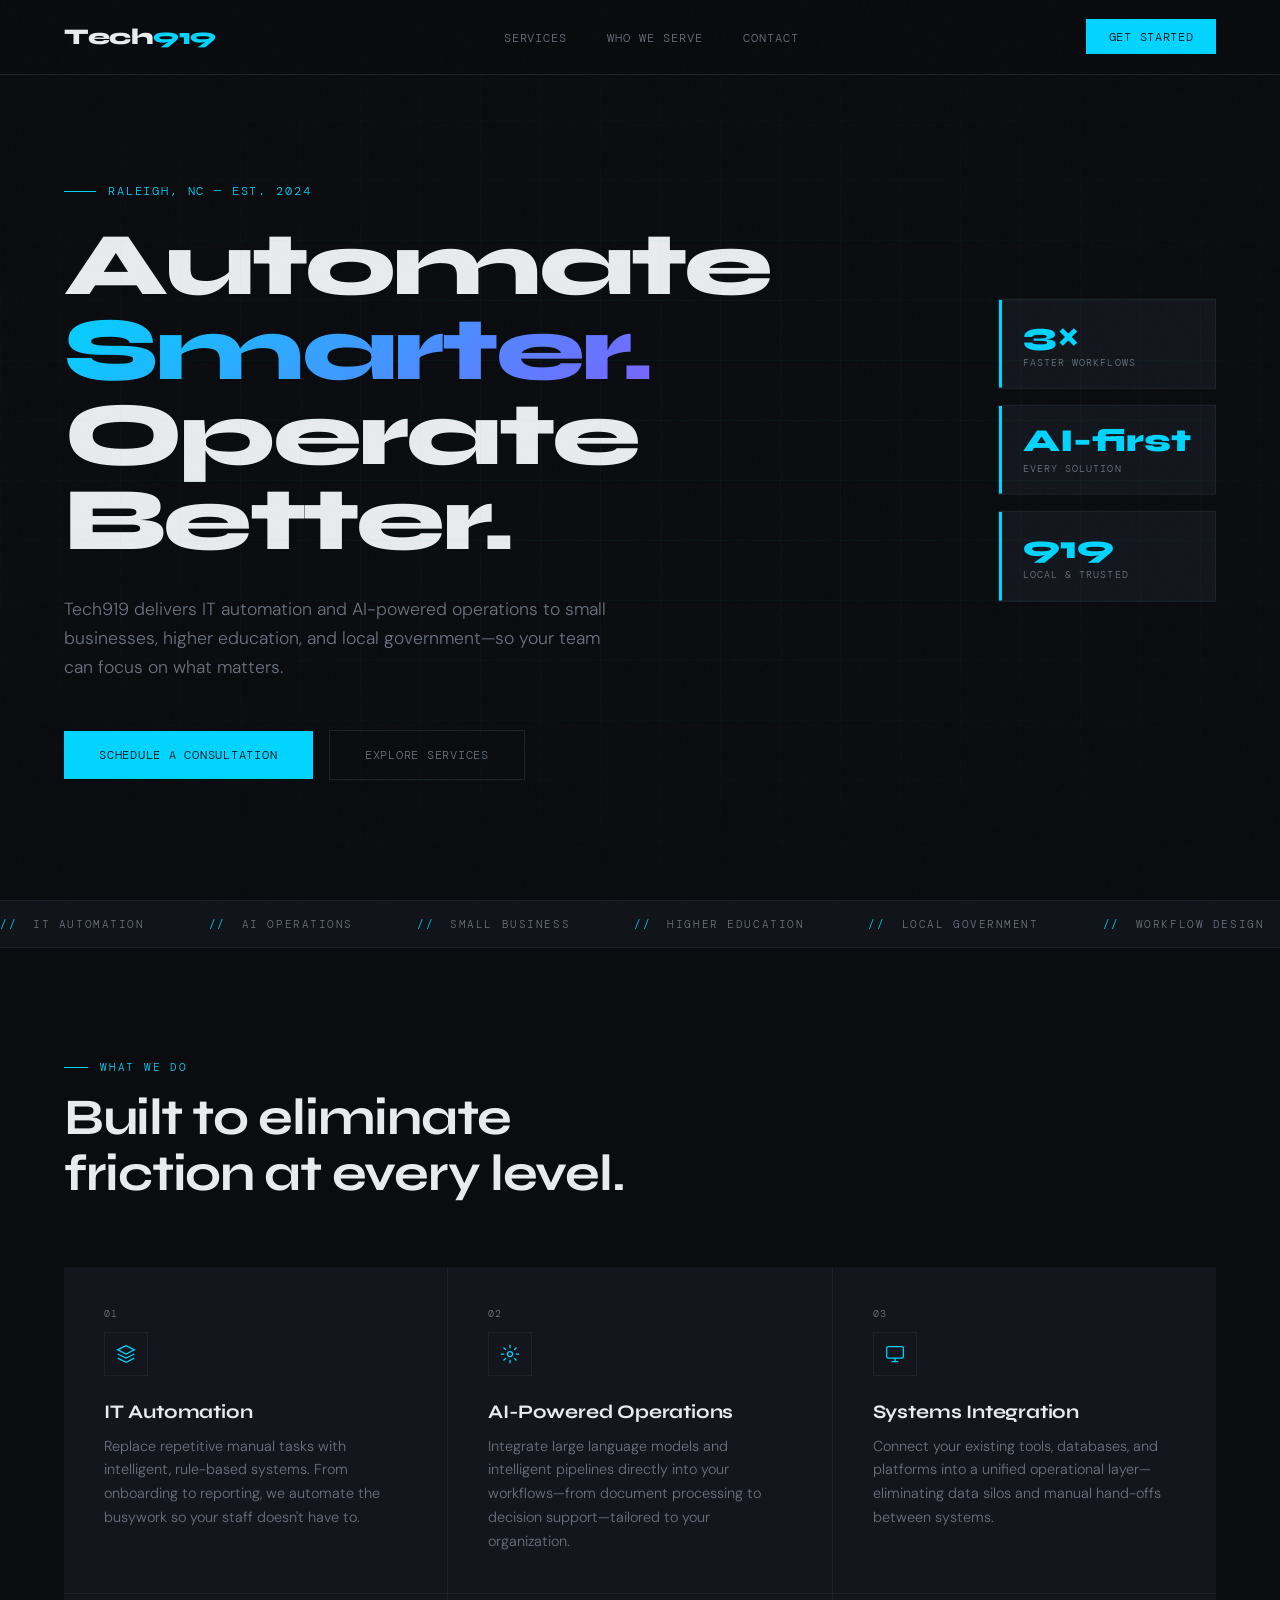
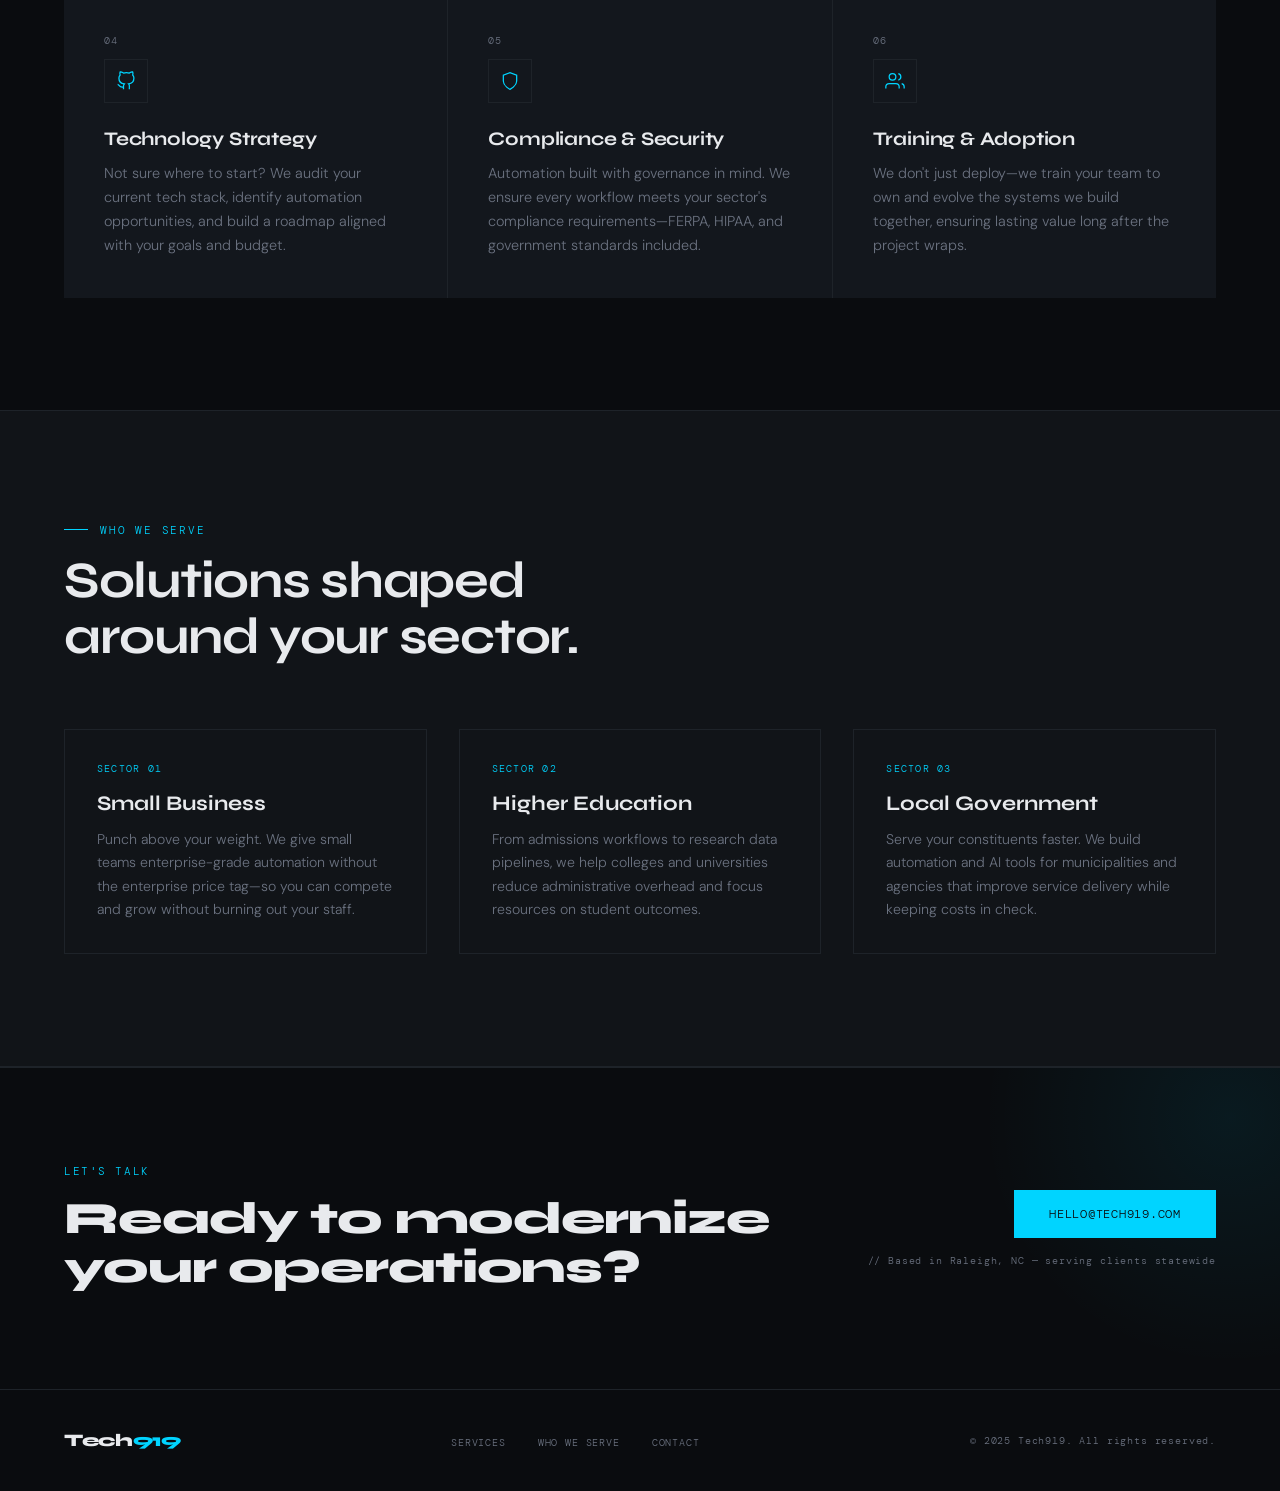
==== index.html @ 0a460a59 "Add File via Upload First Commit" ====
<!DOCTYPE html>
<html lang="en">
<head>
  <meta charset="UTF-8" />
  <meta name="viewport" content="width=device-width, initial-scale=1.0" />
  <title>Tech919 — IT Automation & AI for Business</title>
  <link href="https://fonts.googleapis.com/css2?family=DM+Mono:wght@400;500&family=Syne:wght@400;600;700;800&family=DM+Sans:wght@300;400;500&display=swap" rel="stylesheet" />
  <style>
    *, *::before, *::after { box-sizing: border-box; margin: 0; padding: 0; }

    :root {
      --bg: #0a0c0f;
      --surface: #111418;
      --border: #1e2329;
      --accent: #00d4ff;
      --accent2: #7b61ff;
      --text: #e8eaed;
      --muted: #6b7280;
      --card: #13171d;
    }

    html { scroll-behavior: smooth; }

    body {
      background: var(--bg);
      color: var(--text);
      font-family: 'DM Sans', sans-serif;
      font-weight: 300;
      overflow-x: hidden;
    }

    /* ─── NOISE OVERLAY ─── */
    body::before {
      content: '';
      position: fixed;
      inset: 0;
      background-image: url("data:image/svg+xml,%3Csvg viewBox='0 0 256 256' xmlns='http://www.w3.org/2000/svg'%3E%3Cfilter id='noise'%3E%3CfeTurbulence type='fractalNoise' baseFrequency='0.9' numOctaves='4' stitchTiles='stitch'/%3E%3C/filter%3E%3Crect width='100%25' height='100%25' filter='url(%23noise)' opacity='0.03'/%3E%3C/svg%3E");
      pointer-events: none;
      z-index: 999;
      opacity: 0.4;
    }

    /* ─── NAV ─── */
    nav {
      position: fixed;
      top: 0; left: 0; right: 0;
      z-index: 100;
      display: flex;
      align-items: center;
      justify-content: space-between;
      padding: 1.2rem 4rem;
      background: rgba(10, 12, 15, 0.85);
      backdrop-filter: blur(12px);
      border-bottom: 1px solid var(--border);
    }

    .nav-logo {
      font-family: 'Syne', sans-serif;
      font-weight: 800;
      font-size: 1.4rem;
      letter-spacing: -0.02em;
      color: var(--text);
      text-decoration: none;
    }

    .nav-logo span {
      color: var(--accent);
    }

    .nav-links {
      display: flex;
      gap: 2.5rem;
      list-style: none;
    }

    .nav-links a {
      font-family: 'DM Mono', monospace;
      font-size: 0.75rem;
      letter-spacing: 0.08em;
      text-transform: uppercase;
      color: var(--muted);
      text-decoration: none;
      transition: color 0.2s;
    }

    .nav-links a:hover { color: var(--accent); }

    .nav-cta {
      font-family: 'DM Mono', monospace;
      font-size: 0.75rem;
      letter-spacing: 0.06em;
      text-transform: uppercase;
      color: var(--bg);
      background: var(--accent);
      border: none;
      padding: 0.6rem 1.4rem;
      cursor: pointer;
      text-decoration: none;
      transition: opacity 0.2s;
    }

    .nav-cta:hover { opacity: 0.85; }

    /* ─── HERO ─── */
    .hero {
      min-height: 100vh;
      display: flex;
      flex-direction: column;
      justify-content: center;
      padding: 8rem 4rem 4rem;
      position: relative;
      overflow: hidden;
    }

    /* Grid lines background */
    .hero::after {
      content: '';
      position: absolute;
      inset: 0;
      background-image:
        linear-gradient(rgba(0,212,255,0.04) 1px, transparent 1px),
        linear-gradient(90deg, rgba(0,212,255,0.04) 1px, transparent 1px);
      background-size: 60px 60px;
      mask-image: radial-gradient(ellipse 80% 60% at 50% 50%, black 30%, transparent 100%);
      pointer-events: none;
    }

    .hero-eyebrow {
      font-family: 'DM Mono', monospace;
      font-size: 0.72rem;
      letter-spacing: 0.16em;
      text-transform: uppercase;
      color: var(--accent);
      margin-bottom: 1.5rem;
      display: flex;
      align-items: center;
      gap: 0.75rem;
      opacity: 0;
      animation: fadeUp 0.7s ease forwards 0.2s;
    }

    .hero-eyebrow::before {
      content: '';
      display: inline-block;
      width: 2rem;
      height: 1px;
      background: var(--accent);
    }

    .hero-title {
      font-family: 'Syne', sans-serif;
      font-weight: 800;
      font-size: clamp(3rem, 7vw, 6.5rem);
      line-height: 0.95;
      letter-spacing: -0.03em;
      max-width: 900px;
      opacity: 0;
      animation: fadeUp 0.8s ease forwards 0.4s;
    }

    .hero-title em {
      font-style: normal;
      background: linear-gradient(135deg, var(--accent) 0%, var(--accent2) 100%);
      -webkit-background-clip: text;
      -webkit-text-fill-color: transparent;
      background-clip: text;
    }

    .hero-sub {
      margin-top: 2rem;
      font-size: 1.1rem;
      color: var(--muted);
      max-width: 560px;
      line-height: 1.65;
      font-weight: 300;
      opacity: 0;
      animation: fadeUp 0.8s ease forwards 0.6s;
    }

    .hero-actions {
      margin-top: 3rem;
      display: flex;
      gap: 1rem;
      align-items: center;
      opacity: 0;
      animation: fadeUp 0.8s ease forwards 0.8s;
    }

    .btn-primary {
      font-family: 'DM Mono', monospace;
      font-size: 0.78rem;
      letter-spacing: 0.06em;
      text-transform: uppercase;
      color: var(--bg);
      background: var(--accent);
      border: none;
      padding: 1rem 2.2rem;
      cursor: pointer;
      text-decoration: none;
      transition: box-shadow 0.3s, transform 0.2s;
      display: inline-block;
    }

    .btn-primary:hover {
      box-shadow: 0 0 30px rgba(0,212,255,0.4);
      transform: translateY(-1px);
    }

    .btn-ghost {
      font-family: 'DM Mono', monospace;
      font-size: 0.78rem;
      letter-spacing: 0.06em;
      text-transform: uppercase;
      color: var(--muted);
      background: transparent;
      border: 1px solid var(--border);
      padding: 1rem 2.2rem;
      cursor: pointer;
      text-decoration: none;
      transition: border-color 0.2s, color 0.2s;
      display: inline-block;
    }

    .btn-ghost:hover { border-color: var(--accent); color: var(--accent); }

    /* Floating stat badges */
    .hero-stats {
      position: absolute;
      right: 5%;
      top: 50%;
      transform: translateY(-50%);
      display: flex;
      flex-direction: column;
      gap: 1rem;
      opacity: 0;
      animation: fadeLeft 0.9s ease forwards 1s;
    }

    .stat-badge {
      background: var(--card);
      border: 1px solid var(--border);
      padding: 1.2rem 1.5rem;
      min-width: 160px;
      position: relative;
      overflow: hidden;
    }

    .stat-badge::before {
      content: '';
      position: absolute;
      top: 0; left: 0;
      width: 3px;
      height: 100%;
      background: var(--accent);
    }

    .stat-num {
      font-family: 'Syne', sans-serif;
      font-weight: 800;
      font-size: 2rem;
      color: var(--accent);
      line-height: 1;
    }

    .stat-label {
      font-family: 'DM Mono', monospace;
      font-size: 0.65rem;
      letter-spacing: 0.1em;
      text-transform: uppercase;
      color: var(--muted);
      margin-top: 0.3rem;
    }

    /* ─── MARQUEE ─── */
    .marquee-wrap {
      border-top: 1px solid var(--border);
      border-bottom: 1px solid var(--border);
      padding: 1rem 0;
      overflow: hidden;
      background: var(--surface);
    }

    .marquee-track {
      display: flex;
      gap: 4rem;
      animation: marquee 22s linear infinite;
      white-space: nowrap;
      width: max-content;
    }

    .marquee-item {
      font-family: 'DM Mono', monospace;
      font-size: 0.7rem;
      letter-spacing: 0.14em;
      text-transform: uppercase;
      color: var(--muted);
      display: flex;
      align-items: center;
      gap: 1rem;
    }

    .marquee-item::before {
      content: '//';
      color: var(--accent);
    }

    /* ─── SERVICES ─── */
    section { padding: 7rem 4rem; }

    .section-label {
      font-family: 'DM Mono', monospace;
      font-size: 0.7rem;
      letter-spacing: 0.16em;
      text-transform: uppercase;
      color: var(--accent);
      margin-bottom: 1rem;
      display: flex;
      align-items: center;
      gap: 0.75rem;
    }

    .section-label::before {
      content: '';
      width: 1.5rem;
      height: 1px;
      background: var(--accent);
    }

    .section-title {
      font-family: 'Syne', sans-serif;
      font-weight: 700;
      font-size: clamp(2rem, 4vw, 3.2rem);
      letter-spacing: -0.025em;
      line-height: 1.1;
      max-width: 600px;
      margin-bottom: 4rem;
    }

    .services-grid {
      display: grid;
      grid-template-columns: repeat(3, 1fr);
      gap: 1px;
      background: var(--border);
    }

    .service-card {
      background: var(--card);
      padding: 2.5rem;
      position: relative;
      overflow: hidden;
      transition: background 0.3s;
    }

    .service-card:hover { background: #161b22; }

    .service-card::after {
      content: '';
      position: absolute;
      bottom: 0; left: 0; right: 0;
      height: 2px;
      background: linear-gradient(90deg, var(--accent), var(--accent2));
      transform: scaleX(0);
      transform-origin: left;
      transition: transform 0.4s ease;
    }

    .service-card:hover::after { transform: scaleX(1); }

    .service-icon {
      width: 44px;
      height: 44px;
      border: 1px solid var(--border);
      display: flex;
      align-items: center;
      justify-content: center;
      margin-bottom: 1.5rem;
      color: var(--accent);
      font-size: 1.1rem;
    }

    .service-num {
      font-family: 'DM Mono', monospace;
      font-size: 0.65rem;
      color: var(--muted);
      letter-spacing: 0.1em;
      margin-bottom: 0.75rem;
    }

    .service-name {
      font-family: 'Syne', sans-serif;
      font-weight: 700;
      font-size: 1.2rem;
      letter-spacing: -0.01em;
      margin-bottom: 0.75rem;
    }

    .service-desc {
      font-size: 0.9rem;
      color: var(--muted);
      line-height: 1.65;
    }

    /* ─── WHO WE SERVE ─── */
    .serve-section {
      background: var(--surface);
      border-top: 1px solid var(--border);
      border-bottom: 1px solid var(--border);
    }

    .serve-grid {
      display: grid;
      grid-template-columns: repeat(3, 1fr);
      gap: 2rem;
      margin-top: 1rem;
    }

    .serve-card {
      padding: 2rem;
      border: 1px solid var(--border);
      position: relative;
      transition: border-color 0.3s;
    }

    .serve-card:hover { border-color: rgba(0,212,255,0.3); }

    .serve-tag {
      font-family: 'DM Mono', monospace;
      font-size: 0.65rem;
      letter-spacing: 0.12em;
      text-transform: uppercase;
      color: var(--accent);
      margin-bottom: 1rem;
    }

    .serve-title {
      font-family: 'Syne', sans-serif;
      font-weight: 700;
      font-size: 1.3rem;
      margin-bottom: 0.75rem;
    }

    .serve-desc {
      font-size: 0.88rem;
      color: var(--muted);
      line-height: 1.65;
    }

    /* ─── CTA BAND ─── */
    .cta-band {
      padding: 6rem 4rem;
      display: flex;
      align-items: center;
      justify-content: space-between;
      gap: 3rem;
      border-top: 1px solid var(--border);
      position: relative;
      overflow: hidden;
    }

    .cta-band::before {
      content: '';
      position: absolute;
      top: -200px; right: -200px;
      width: 500px; height: 500px;
      background: radial-gradient(circle, rgba(0,212,255,0.07) 0%, transparent 70%);
      pointer-events: none;
    }

    .cta-text .eyebrow {
      font-family: 'DM Mono', monospace;
      font-size: 0.7rem;
      letter-spacing: 0.14em;
      text-transform: uppercase;
      color: var(--accent);
      margin-bottom: 1rem;
    }

    .cta-text h2 {
      font-family: 'Syne', sans-serif;
      font-weight: 800;
      font-size: clamp(1.8rem, 3.5vw, 3rem);
      letter-spacing: -0.025em;
      line-height: 1.1;
    }

    .cta-actions {
      display: flex;
      flex-direction: column;
      align-items: flex-end;
      gap: 1rem;
      flex-shrink: 0;
    }

    .cta-note {
      font-family: 'DM Mono', monospace;
      font-size: 0.65rem;
      letter-spacing: 0.08em;
      color: var(--muted);
    }

    /* ─── FOOTER ─── */
    footer {
      border-top: 1px solid var(--border);
      padding: 2.5rem 4rem;
      display: flex;
      align-items: center;
      justify-content: space-between;
    }

    .footer-logo {
      font-family: 'Syne', sans-serif;
      font-weight: 800;
      font-size: 1.1rem;
      letter-spacing: -0.02em;
    }

    .footer-logo span { color: var(--accent); }

    .footer-copy {
      font-family: 'DM Mono', monospace;
      font-size: 0.65rem;
      letter-spacing: 0.08em;
      color: var(--muted);
    }

    .footer-links {
      display: flex;
      gap: 2rem;
      list-style: none;
    }

    .footer-links a {
      font-family: 'DM Mono', monospace;
      font-size: 0.65rem;
      letter-spacing: 0.08em;
      text-transform: uppercase;
      color: var(--muted);
      text-decoration: none;
      transition: color 0.2s;
    }

    .footer-links a:hover { color: var(--accent); }

    /* ─── ANIMATIONS ─── */
    @keyframes fadeUp {
      from { opacity: 0; transform: translateY(24px); }
      to   { opacity: 1; transform: translateY(0); }
    }

    @keyframes fadeLeft {
      from { opacity: 0; transform: translate(20px, -50%); }
      to   { opacity: 1; transform: translate(0, -50%); }
    }

    @keyframes marquee {
      from { transform: translateX(0); }
      to   { transform: translateX(-50%); }
    }

    /* ─── SCROLL REVEAL ─── */
    .reveal {
      opacity: 0;
      transform: translateY(28px);
      transition: opacity 0.7s ease, transform 0.7s ease;
    }

    .reveal.visible {
      opacity: 1;
      transform: translateY(0);
    }

    /* ─── RESPONSIVE ─── */
    @media (max-width: 900px) {
      nav { padding: 1.2rem 2rem; }
      .nav-links { display: none; }
      .hero { padding: 7rem 2rem 3rem; }
      .hero-stats { display: none; }
      section { padding: 5rem 2rem; }
      .services-grid { grid-template-columns: 1fr; }
      .serve-grid { grid-template-columns: 1fr; }
      .cta-band { flex-direction: column; align-items: flex-start; padding: 4rem 2rem; }
      .cta-actions { align-items: flex-start; }
      footer { flex-direction: column; gap: 1.5rem; align-items: flex-start; }
    }
  </style>
</head>
<body>

  <!-- NAV -->
  <nav>
    <a class="nav-logo" href="#">Tech<span>919</span></a>
    <ul class="nav-links">
      <li><a href="#services">Services</a></li>
      <li><a href="#who">Who We Serve</a></li>
      <li><a href="#contact">Contact</a></li>
    </ul>
    <a class="nav-cta" href="#contact">Get Started</a>
  </nav>

  <!-- HERO -->
  <section class="hero">
    <p class="hero-eyebrow">Raleigh, NC &mdash; Est. 2024</p>
    <h1 class="hero-title">
      Automate<br/>
      <em>Smarter.</em><br/>
      Operate Better.
    </h1>
    <p class="hero-sub">
      Tech919 delivers IT automation and AI-powered operations to small businesses, higher education, and local government—so your team can focus on what matters.
    </p>
    <div class="hero-actions">
      <a class="btn-primary" href="#contact">Schedule a Consultation</a>
      <a class="btn-ghost" href="#services">Explore Services</a>
    </div>

    <div class="hero-stats">
      <div class="stat-badge">
        <div class="stat-num">3×</div>
        <div class="stat-label">Faster workflows</div>
      </div>
      <div class="stat-badge">
        <div class="stat-num">AI-first</div>
        <div class="stat-label">Every solution</div>
      </div>
      <div class="stat-badge">
        <div class="stat-num">919</div>
        <div class="stat-label">Local &amp; trusted</div>
      </div>
    </div>
  </section>

  <!-- MARQUEE -->
  <div class="marquee-wrap">
    <div class="marquee-track">
      <span class="marquee-item">IT Automation</span>
      <span class="marquee-item">AI Operations</span>
      <span class="marquee-item">Small Business</span>
      <span class="marquee-item">Higher Education</span>
      <span class="marquee-item">Local Government</span>
      <span class="marquee-item">Workflow Design</span>
      <span class="marquee-item">Process Optimization</span>
      <span class="marquee-item">AI Integration</span>
      <span class="marquee-item">IT Automation</span>
      <span class="marquee-item">AI Operations</span>
      <span class="marquee-item">Small Business</span>
      <span class="marquee-item">Higher Education</span>
      <span class="marquee-item">Local Government</span>
      <span class="marquee-item">Workflow Design</span>
      <span class="marquee-item">Process Optimization</span>
      <span class="marquee-item">AI Integration</span>
    </div>
  </div>

  <!-- SERVICES -->
  <section id="services">
    <p class="section-label reveal">What We Do</p>
    <h2 class="section-title reveal">Built to eliminate friction at every level.</h2>
    <div class="services-grid">
      <div class="service-card reveal">
        <div class="service-num">01</div>
        <div class="service-icon">
          <svg width="20" height="20" viewBox="0 0 24 24" fill="none" stroke="currentColor" stroke-width="1.5"><path d="M12 2L2 7l10 5 10-5-10-5zM2 17l10 5 10-5M2 12l10 5 10-5"/></svg>
        </div>
        <div class="service-name">IT Automation</div>
        <p class="service-desc">Replace repetitive manual tasks with intelligent, rule-based systems. From onboarding to reporting, we automate the busywork so your staff doesn't have to.</p>
      </div>
      <div class="service-card reveal">
        <div class="service-num">02</div>
        <div class="service-icon">
          <svg width="20" height="20" viewBox="0 0 24 24" fill="none" stroke="currentColor" stroke-width="1.5"><circle cx="12" cy="12" r="3"/><path d="M12 1v4M12 19v4M4.22 4.22l2.83 2.83M16.95 16.95l2.83 2.83M1 12h4M19 12h4M4.22 19.78l2.83-2.83M16.95 7.05l2.83-2.83"/></svg>
        </div>
        <div class="service-name">AI-Powered Operations</div>
        <p class="service-desc">Integrate large language models and intelligent pipelines directly into your workflows—from document processing to decision support—tailored to your organization.</p>
      </div>
      <div class="service-card reveal">
        <div class="service-num">03</div>
        <div class="service-icon">
          <svg width="20" height="20" viewBox="0 0 24 24" fill="none" stroke="currentColor" stroke-width="1.5"><rect x="2" y="3" width="20" height="14" rx="2"/><path d="M8 21h8M12 17v4"/></svg>
        </div>
        <div class="service-name">Systems Integration</div>
        <p class="service-desc">Connect your existing tools, databases, and platforms into a unified operational layer—eliminating data silos and manual hand-offs between systems.</p>
      </div>
      <div class="service-card reveal">
        <div class="service-num">04</div>
        <div class="service-icon">
          <svg width="20" height="20" viewBox="0 0 24 24" fill="none" stroke="currentColor" stroke-width="1.5"><path d="M9 19c-5 1.5-5-2.5-7-3m14 6v-3.87a3.37 3.37 0 0 0-.94-2.61c3.14-.35 6.44-1.54 6.44-7A5.44 5.44 0 0 0 20 4.77A5.07 5.07 0 0 0 19.91 1S18.73.65 16 2.48a13.38 13.38 0 0 0-7 0C6.27.65 5.09 1 5.09 1A5.07 5.07 0 0 0 5 4.77a5.44 5.44 0 0 0-1.5 3.78c0 5.42 3.3 6.61 6.44 7A3.37 3.37 0 0 0 9 18.13V22"/></svg>
        </div>
        <div class="service-name">Technology Strategy</div>
        <p class="service-desc">Not sure where to start? We audit your current tech stack, identify automation opportunities, and build a roadmap aligned with your goals and budget.</p>
      </div>
      <div class="service-card reveal">
        <div class="service-num">05</div>
        <div class="service-icon">
          <svg width="20" height="20" viewBox="0 0 24 24" fill="none" stroke="currentColor" stroke-width="1.5"><path d="M12 22s8-4 8-10V5l-8-3-8 3v7c0 6 8 10 8 10z"/></svg>
        </div>
        <div class="service-name">Compliance & Security</div>
        <p class="service-desc">Automation built with governance in mind. We ensure every workflow meets your sector's compliance requirements—FERPA, HIPAA, and government standards included.</p>
      </div>
      <div class="service-card reveal">
        <div class="service-num">06</div>
        <div class="service-icon">
          <svg width="20" height="20" viewBox="0 0 24 24" fill="none" stroke="currentColor" stroke-width="1.5"><path d="M17 21v-2a4 4 0 0 0-4-4H5a4 4 0 0 0-4 4v2"/><circle cx="9" cy="7" r="4"/><path d="M23 21v-2a4 4 0 0 0-3-3.87M16 3.13a4 4 0 0 1 0 7.75"/></svg>
        </div>
        <div class="service-name">Training & Adoption</div>
        <p class="service-desc">We don't just deploy—we train your team to own and evolve the systems we build together, ensuring lasting value long after the project wraps.</p>
      </div>
    </div>
  </section>

  <!-- WHO WE SERVE -->
  <section id="who" class="serve-section">
    <p class="section-label reveal">Who We Serve</p>
    <h2 class="section-title reveal">Solutions shaped around your sector.</h2>
    <div class="serve-grid">
      <div class="serve-card reveal">
        <div class="serve-tag">Sector 01</div>
        <div class="serve-title">Small Business</div>
        <p class="serve-desc">Punch above your weight. We give small teams enterprise-grade automation without the enterprise price tag—so you can compete and grow without burning out your staff.</p>
      </div>
      <div class="serve-card reveal">
        <div class="serve-tag">Sector 02</div>
        <div class="serve-title">Higher Education</div>
        <p class="serve-desc">From admissions workflows to research data pipelines, we help colleges and universities reduce administrative overhead and focus resources on student outcomes.</p>
      </div>
      <div class="serve-card reveal">
        <div class="serve-tag">Sector 03</div>
        <div class="serve-title">Local Government</div>
        <p class="serve-desc">Serve your constituents faster. We build automation and AI tools for municipalities and agencies that improve service delivery while keeping costs in check.</p>
      </div>
    </div>
  </section>

  <!-- CTA BAND -->
  <section class="cta-band" id="contact">
    <div class="cta-text reveal">
      <p class="eyebrow">Let's Talk</p>
      <h2>Ready to modernize<br/>your operations?</h2>
    </div>
    <div class="cta-actions reveal">
      <a class="btn-primary" href="mailto:hello@tech919.com">hello@tech919.com</a>
      <p class="cta-note">// Based in Raleigh, NC &mdash; serving clients statewide</p>
    </div>
  </section>

  <!-- FOOTER -->
  <footer>
    <div class="footer-logo">Tech<span>919</span></div>
    <ul class="footer-links">
      <li><a href="#services">Services</a></li>
      <li><a href="#who">Who We Serve</a></li>
      <li><a href="#contact">Contact</a></li>
    </ul>
    <p class="footer-copy">&copy; 2025 Tech919. All rights reserved.</p>
  </footer>

  <script>
    // Scroll reveal
    const reveals = document.querySelectorAll('.reveal');
    const observer = new IntersectionObserver((entries) => {
      entries.forEach((entry, i) => {
        if (entry.isIntersecting) {
          setTimeout(() => entry.target.classList.add('visible'), i * 80);
          observer.unobserve(entry.target);
        }
      });
    }, { threshold: 0.1 });
    reveals.forEach(el => observer.observe(el));
  </script>
</body>
</html>
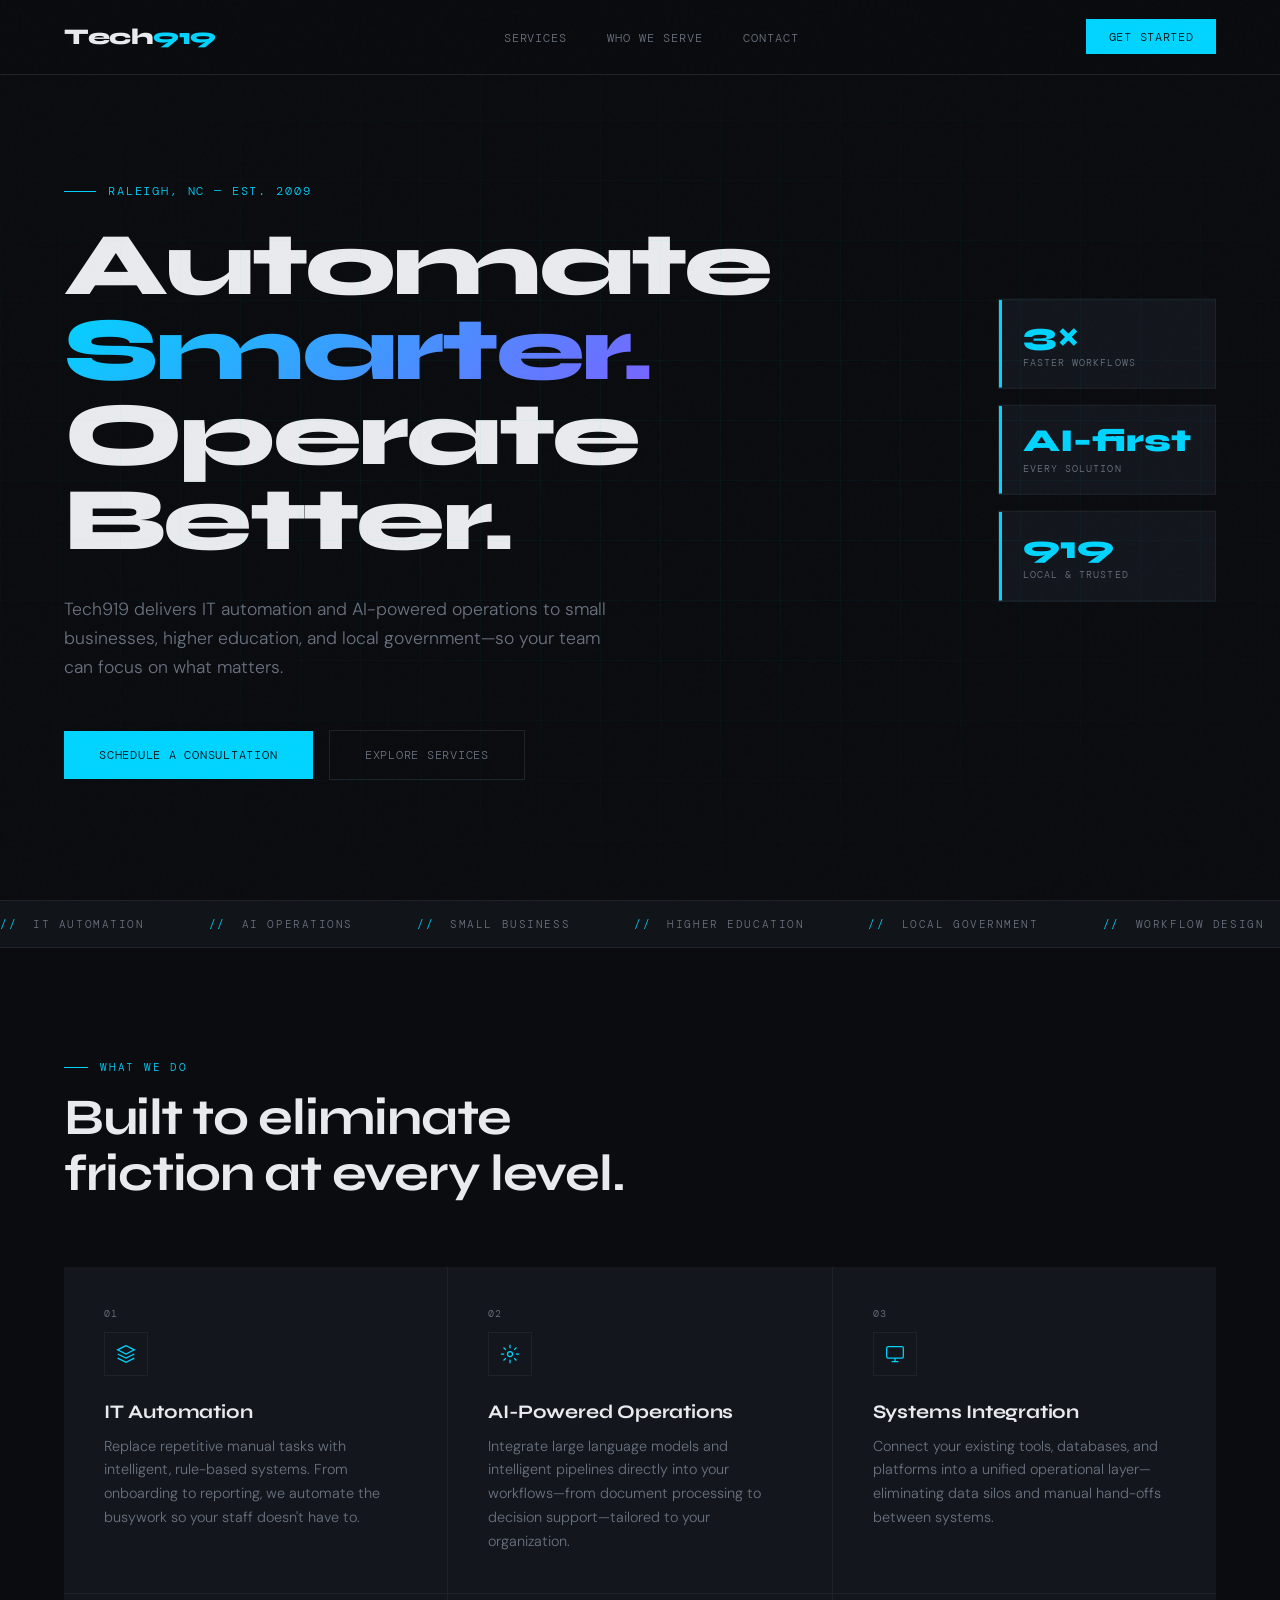
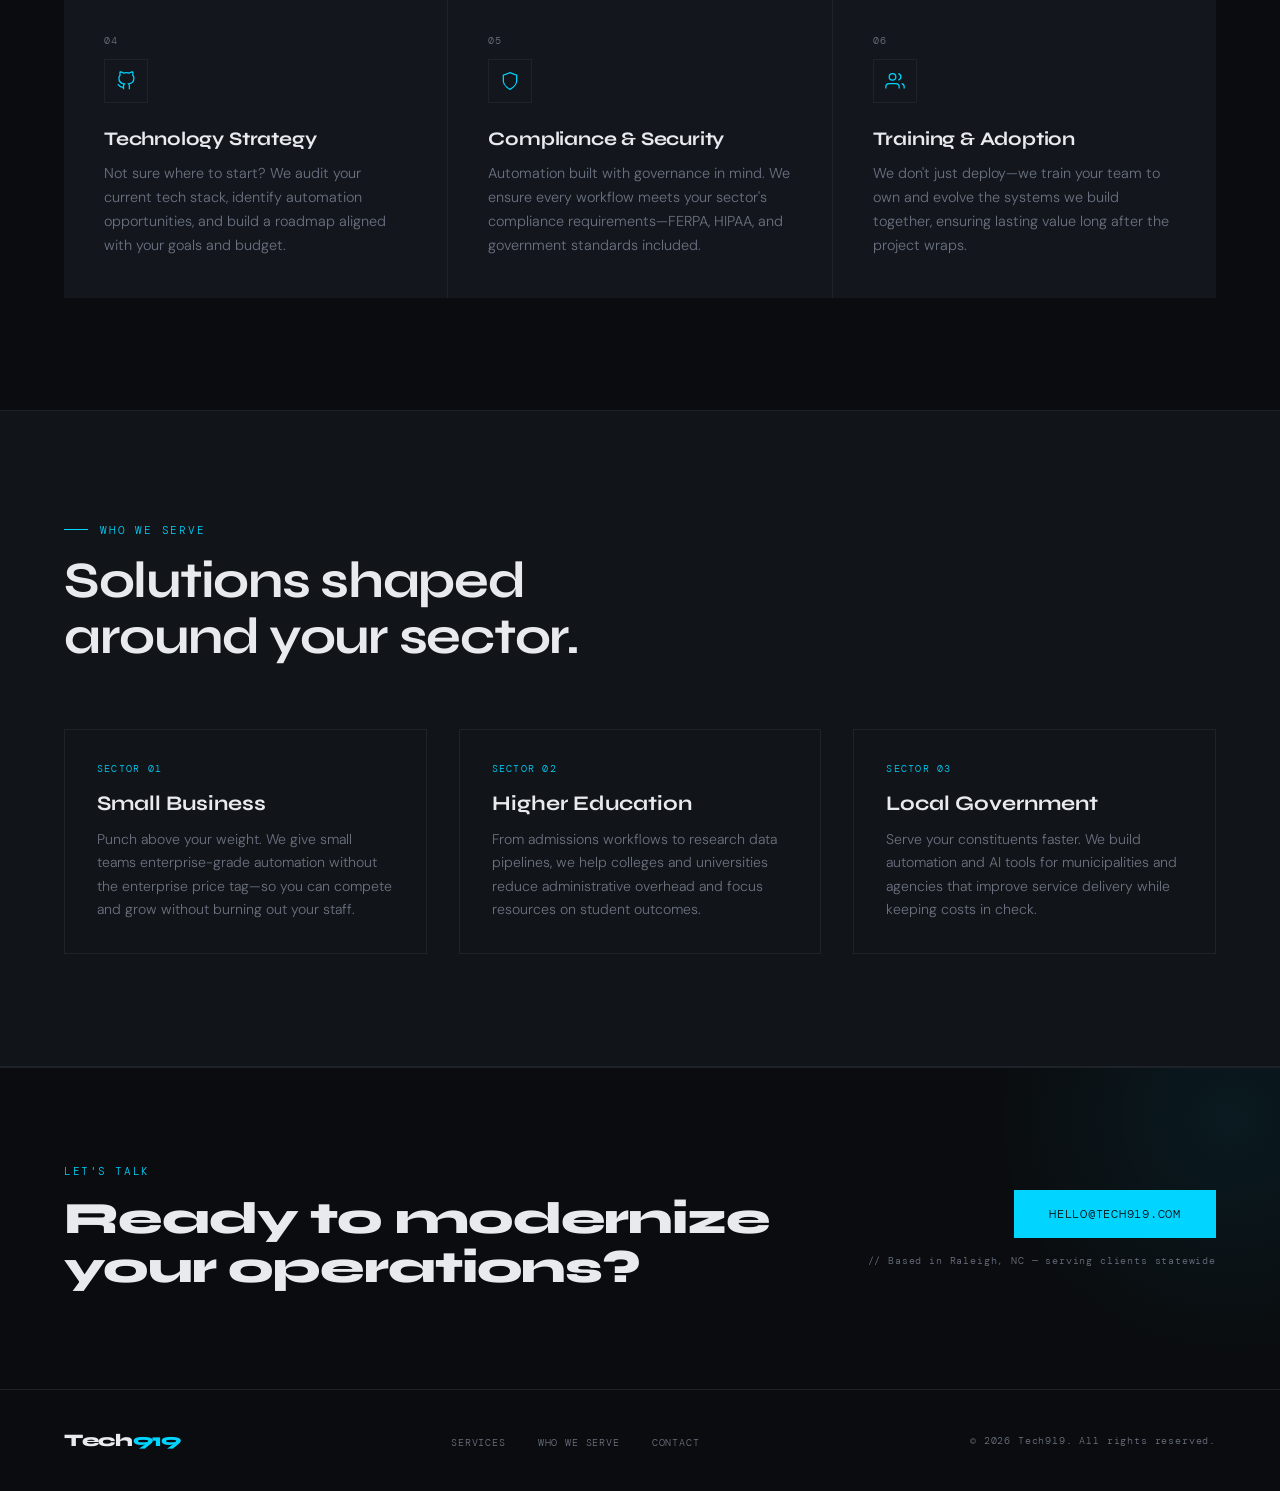
==== commit dbeb4d5f: "Update index.html" ====
--- a/index.html
+++ b/index.html
@@ -599,7 +599,7 @@
 
   <!-- HERO -->
   <section class="hero">
-    <p class="hero-eyebrow">Raleigh, NC &mdash; Est. 2024</p>
+    <p class="hero-eyebrow">Raleigh, NC &mdash; Est. 2009</p>
     <h1 class="hero-title">
       Automate<br/>
       <em>Smarter.</em><br/>
@@ -750,7 +750,7 @@
       <li><a href="#who">Who We Serve</a></li>
       <li><a href="#contact">Contact</a></li>
     </ul>
-    <p class="footer-copy">&copy; 2025 Tech919. All rights reserved.</p>
+    <p class="footer-copy">&copy; 2026 Tech919. All rights reserved.</p>
   </footer>
 
   <script>
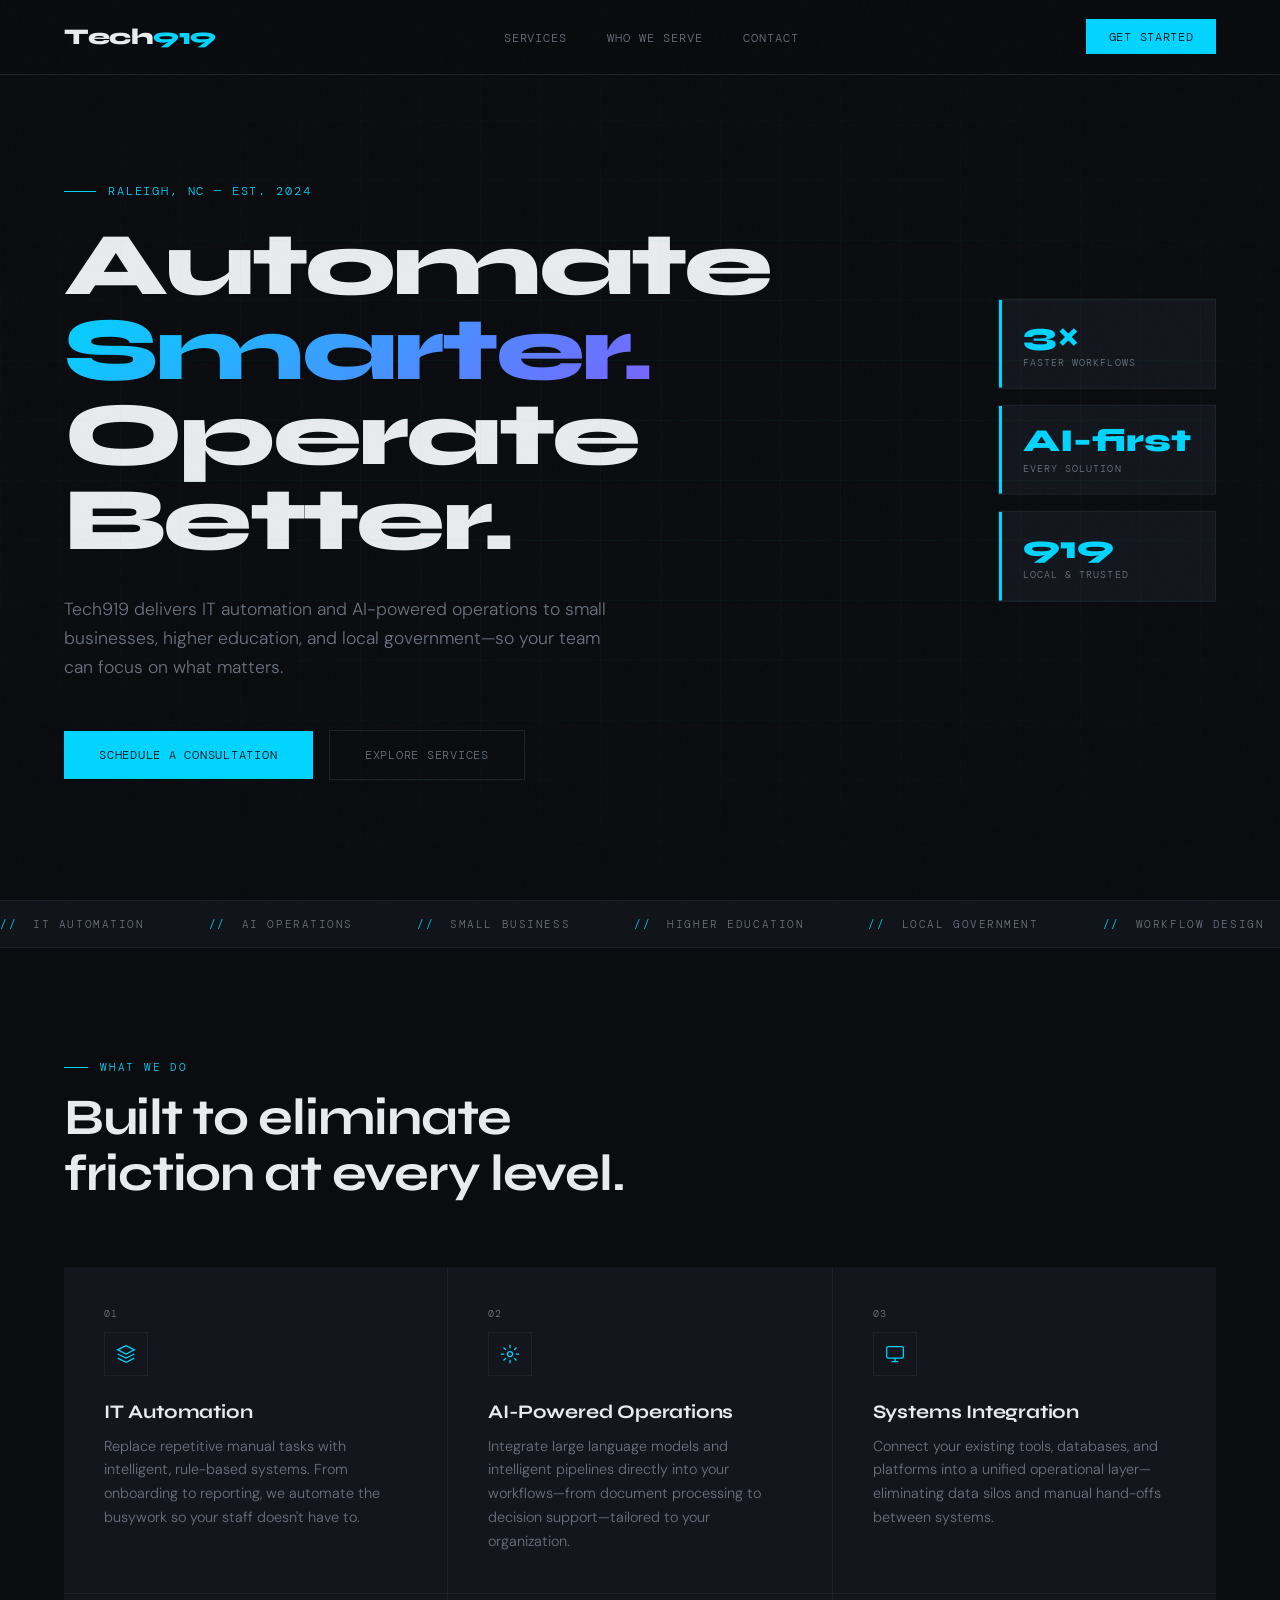
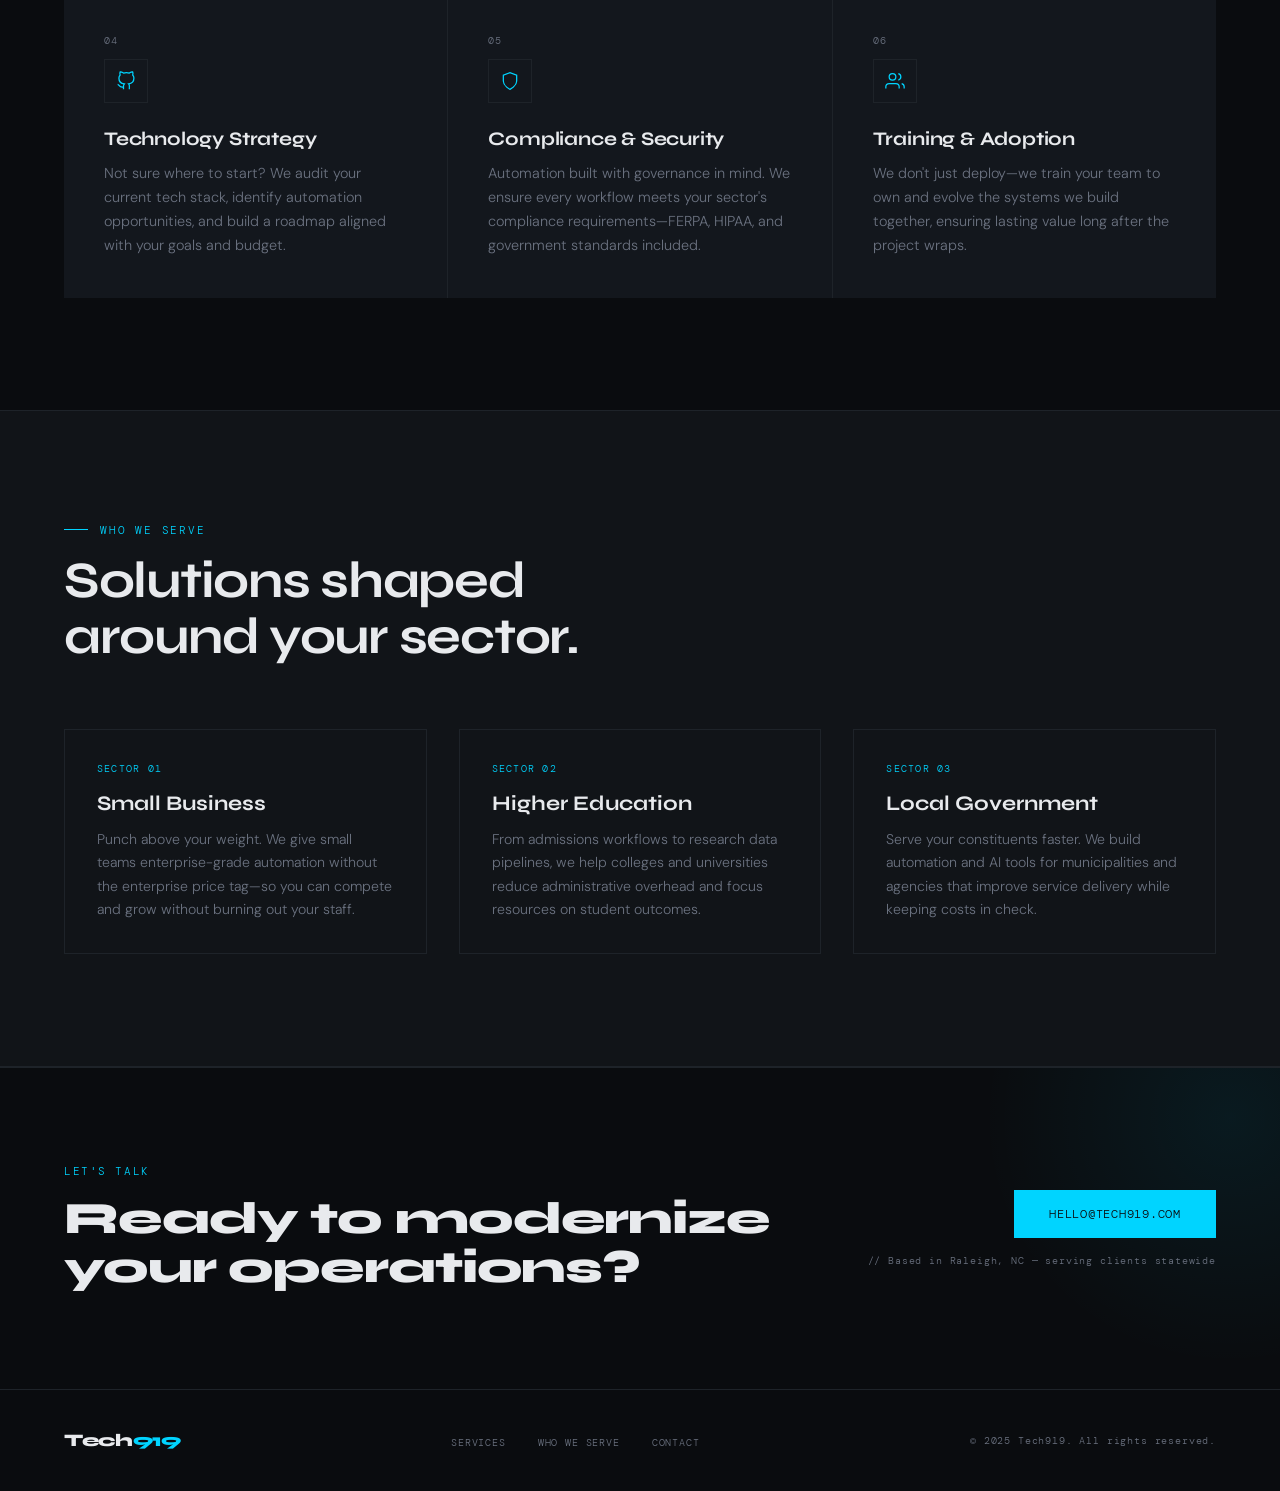
==== commit 02f5014a: "Revert" ====
--- a/index.html
+++ b/index.html
@@ -4,6 +4,7 @@
   <meta charset="UTF-8" />
   <meta name="viewport" content="width=device-width, initial-scale=1.0" />
   <title>Tech919 — IT Automation & AI for Business</title>
+  <link rel="shortcut icon" type="image/x-icon" href="favicon.ico">
   <link href="https://fonts.googleapis.com/css2?family=DM+Mono:wght@400;500&family=Syne:wght@400;600;700;800&family=DM+Sans:wght@300;400;500&display=swap" rel="stylesheet" />
   <style>
     *, *::before, *::after { box-sizing: border-box; margin: 0; padding: 0; }
@@ -599,7 +600,7 @@
 
   <!-- HERO -->
   <section class="hero">
-    <p class="hero-eyebrow">Raleigh, NC &mdash; Est. 2009</p>
+    <p class="hero-eyebrow">Raleigh, NC &mdash; Est. 2024</p>
     <h1 class="hero-title">
       Automate<br/>
       <em>Smarter.</em><br/>
@@ -750,7 +751,7 @@
       <li><a href="#who">Who We Serve</a></li>
       <li><a href="#contact">Contact</a></li>
     </ul>
-    <p class="footer-copy">&copy; 2026 Tech919. All rights reserved.</p>
+    <p class="footer-copy">&copy; 2025 Tech919. All rights reserved.</p>
   </footer>
 
   <script>
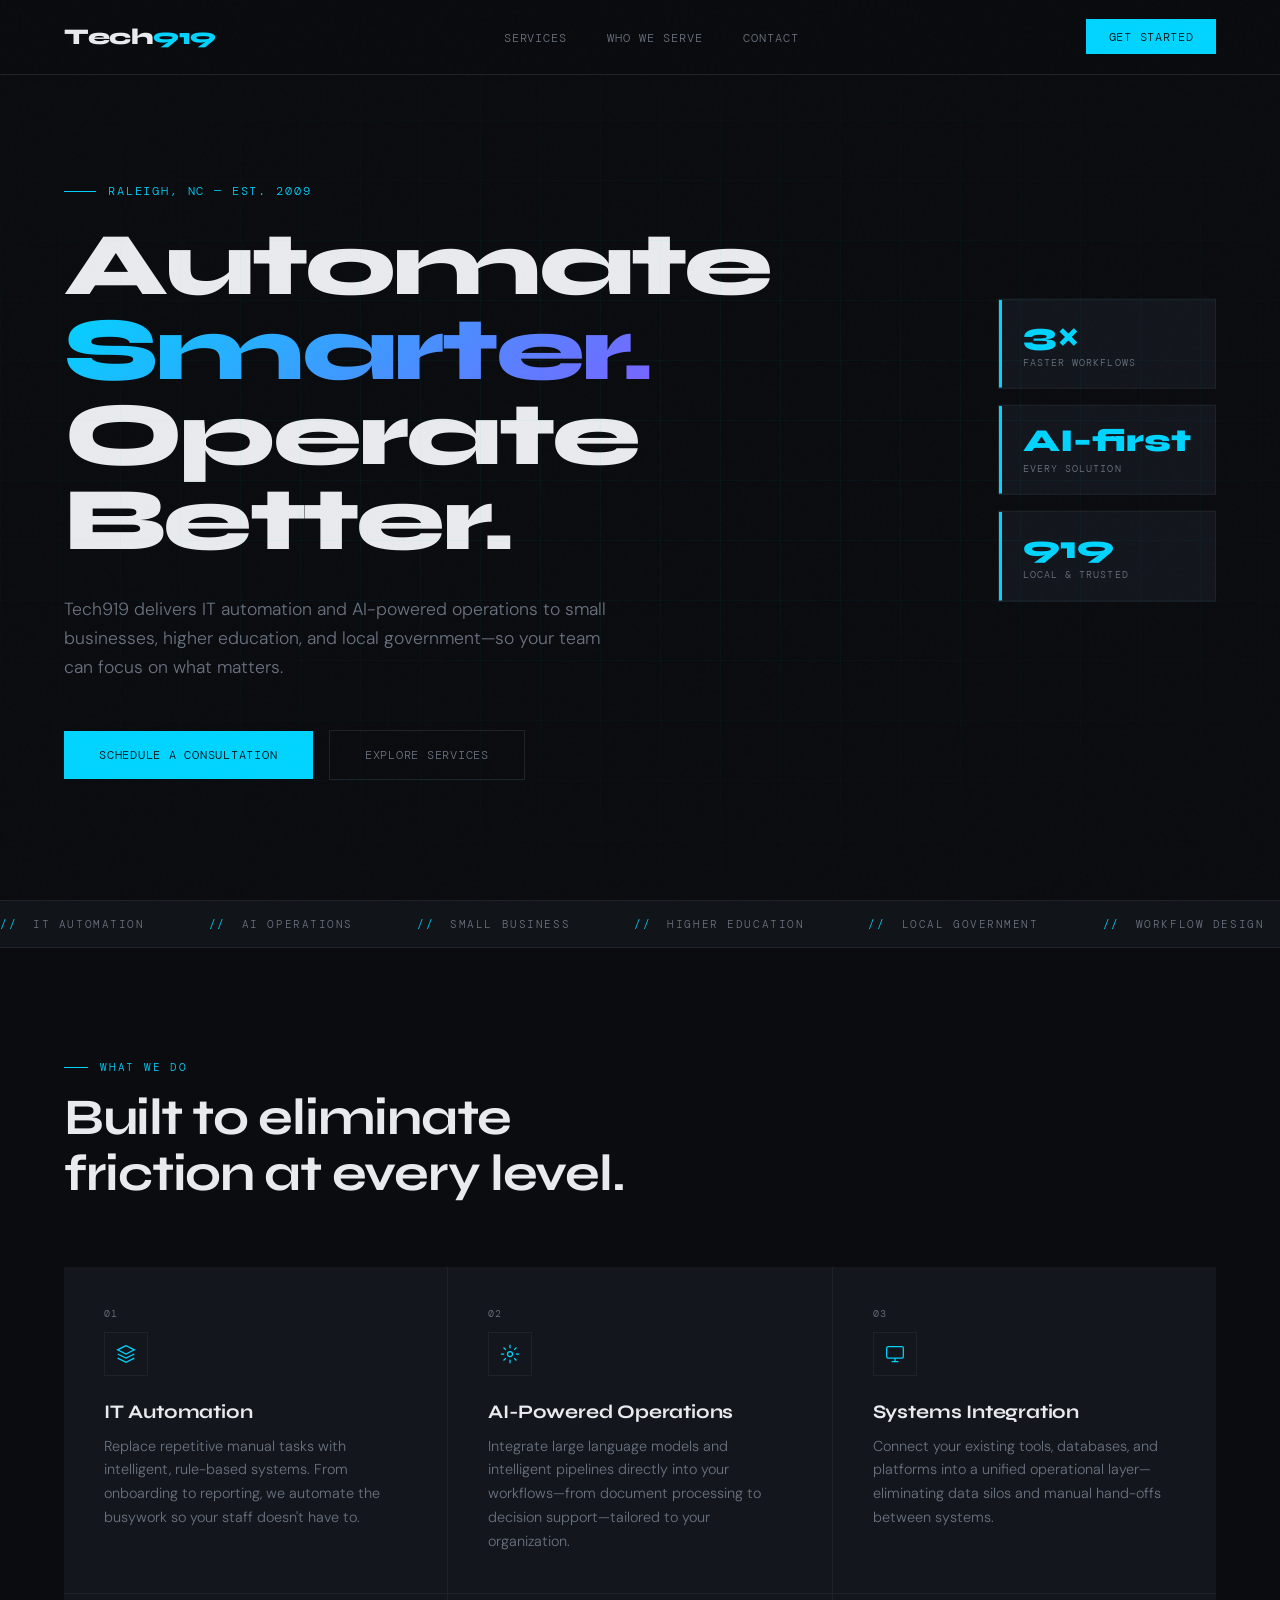
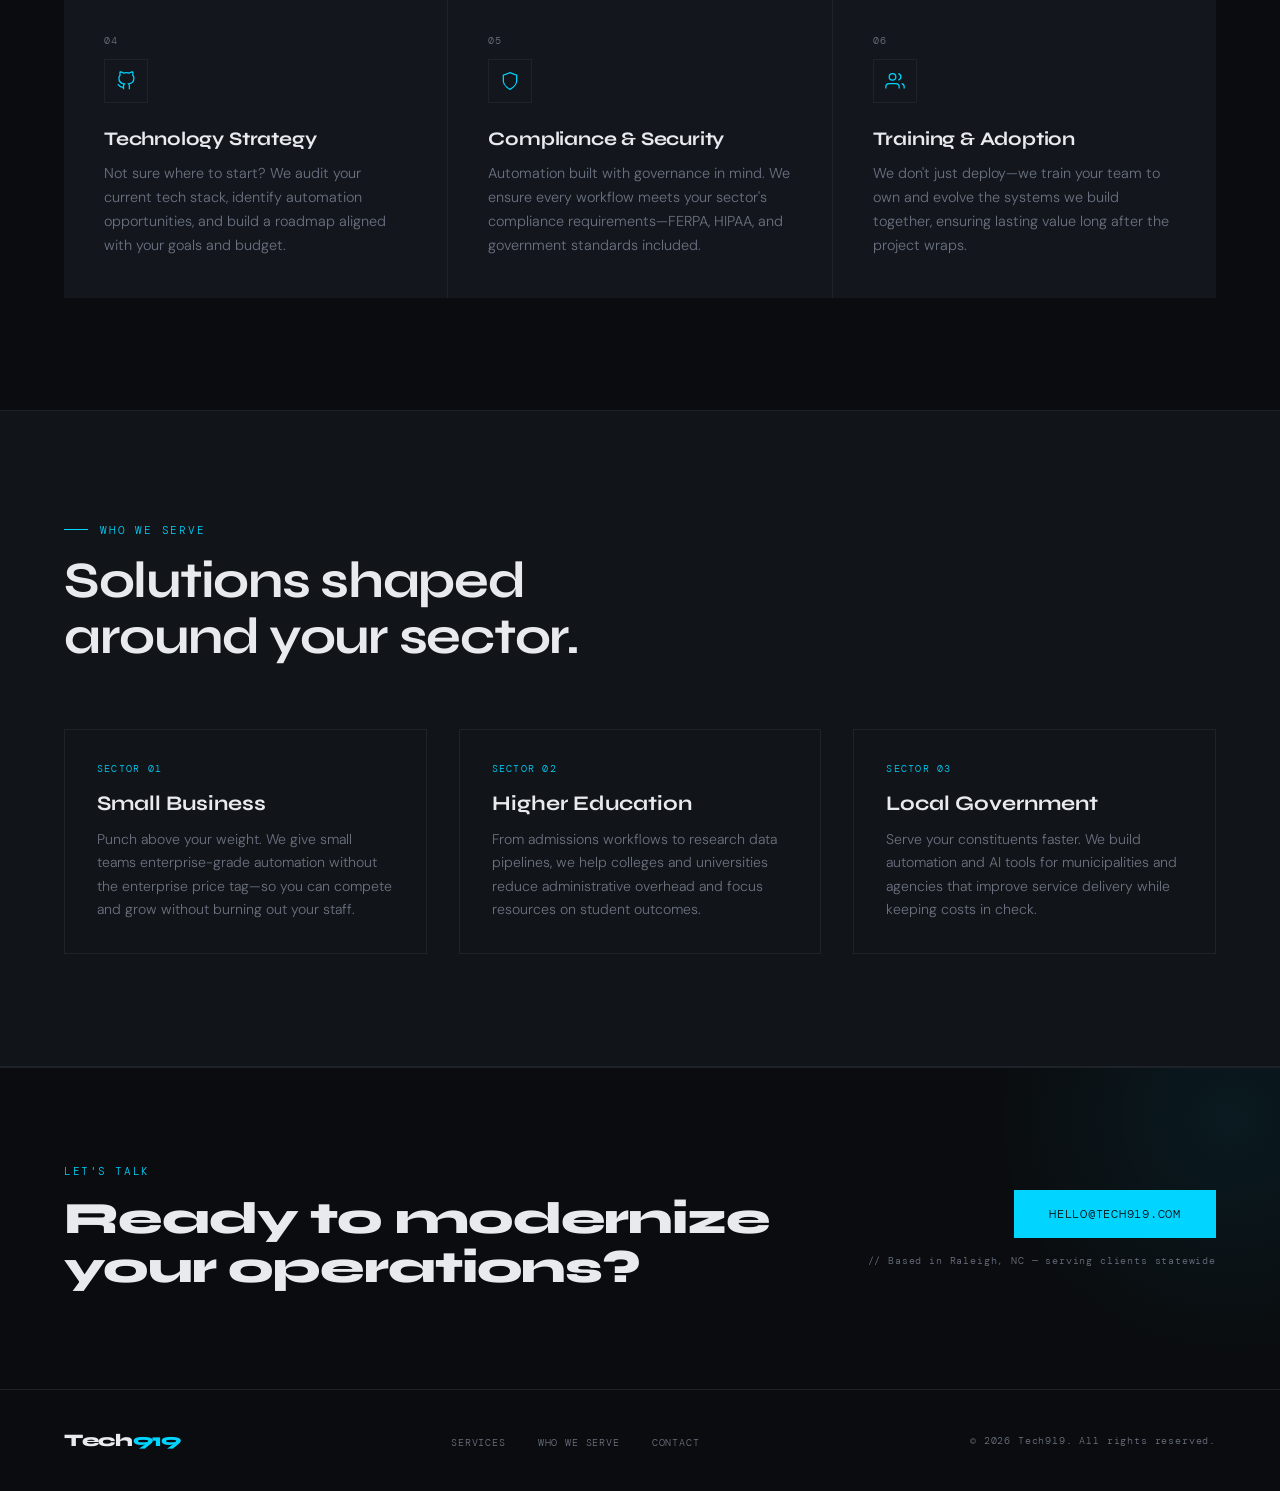
==== commit f606374f: "Update dates" ====
--- a/index.html
+++ b/index.html
@@ -600,7 +600,7 @@
 
   <!-- HERO -->
   <section class="hero">
-    <p class="hero-eyebrow">Raleigh, NC &mdash; Est. 2024</p>
+    <p class="hero-eyebrow">Raleigh, NC &mdash; Est. 2009</p>
     <h1 class="hero-title">
       Automate<br/>
       <em>Smarter.</em><br/>
@@ -751,7 +751,7 @@
       <li><a href="#who">Who We Serve</a></li>
       <li><a href="#contact">Contact</a></li>
     </ul>
-    <p class="footer-copy">&copy; 2025 Tech919. All rights reserved.</p>
+    <p class="footer-copy">&copy; 2026 Tech919. All rights reserved.</p>
   </footer>
 
   <script>
